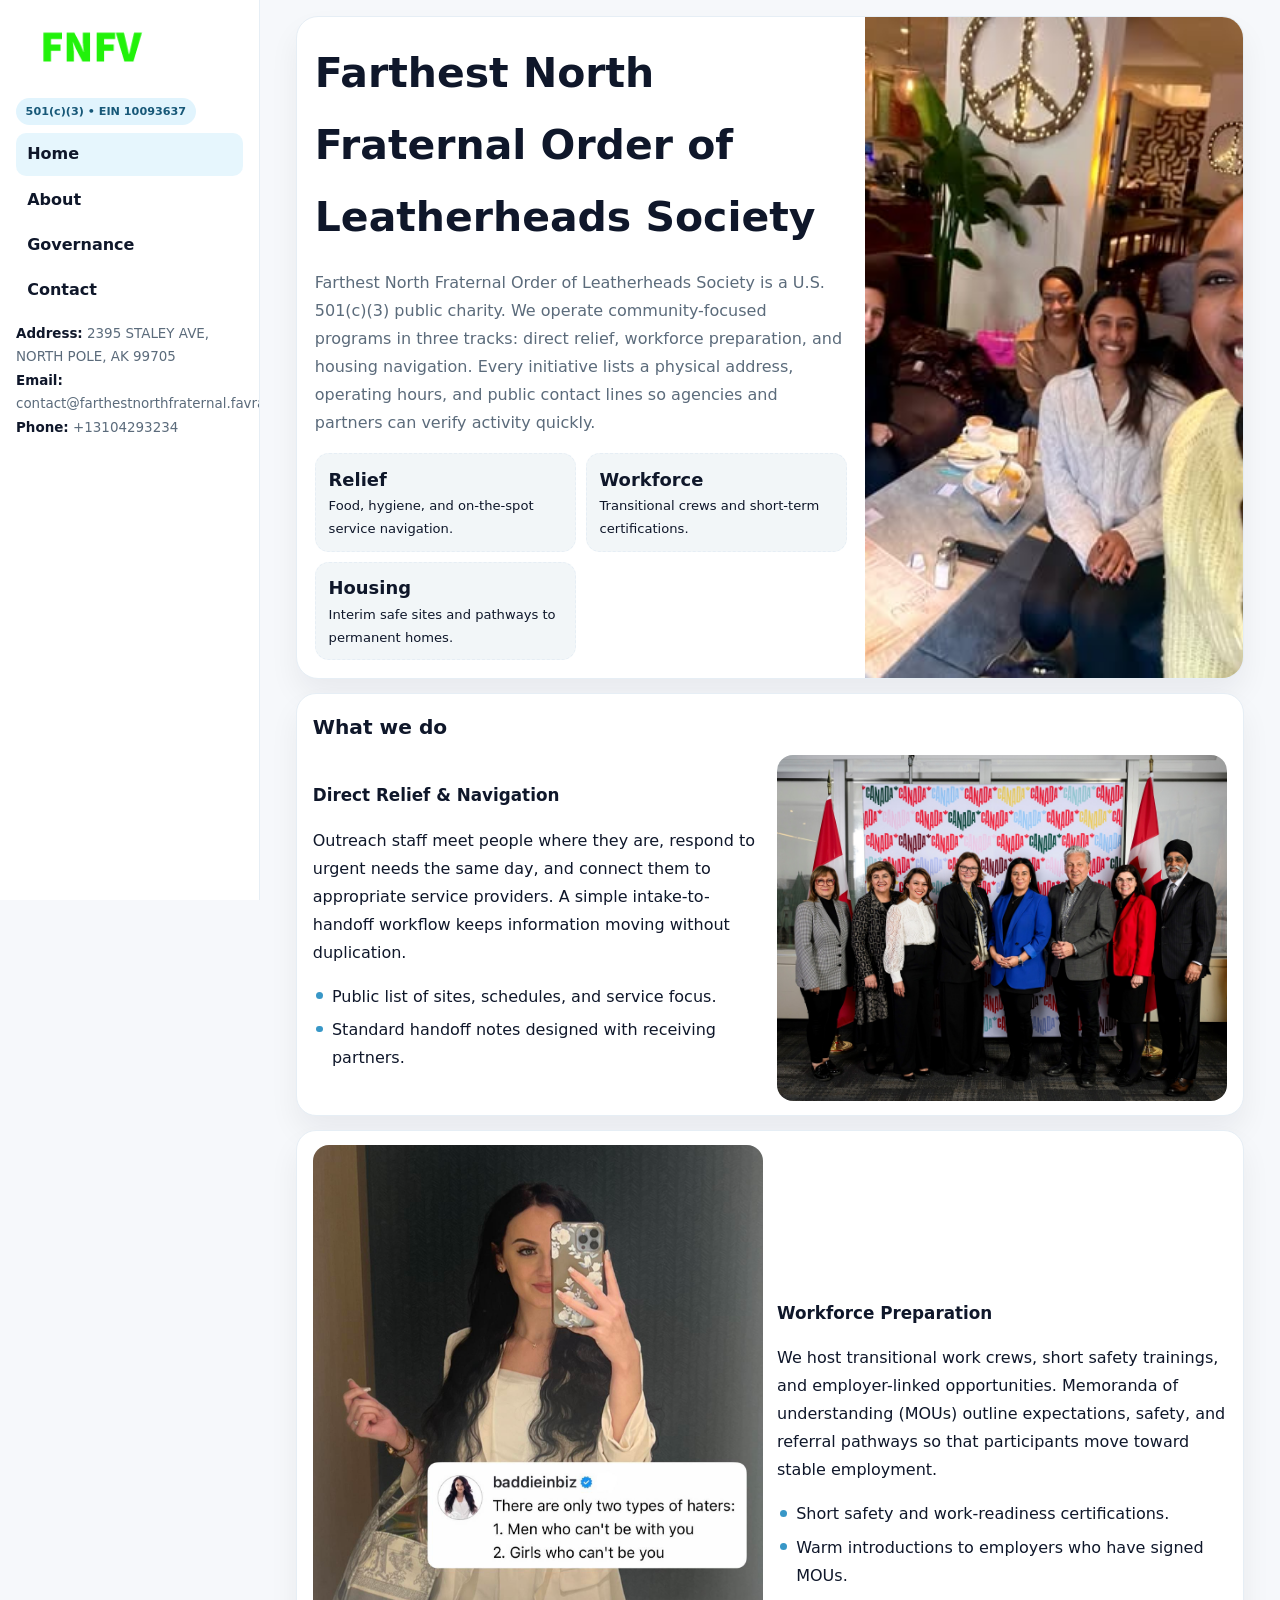
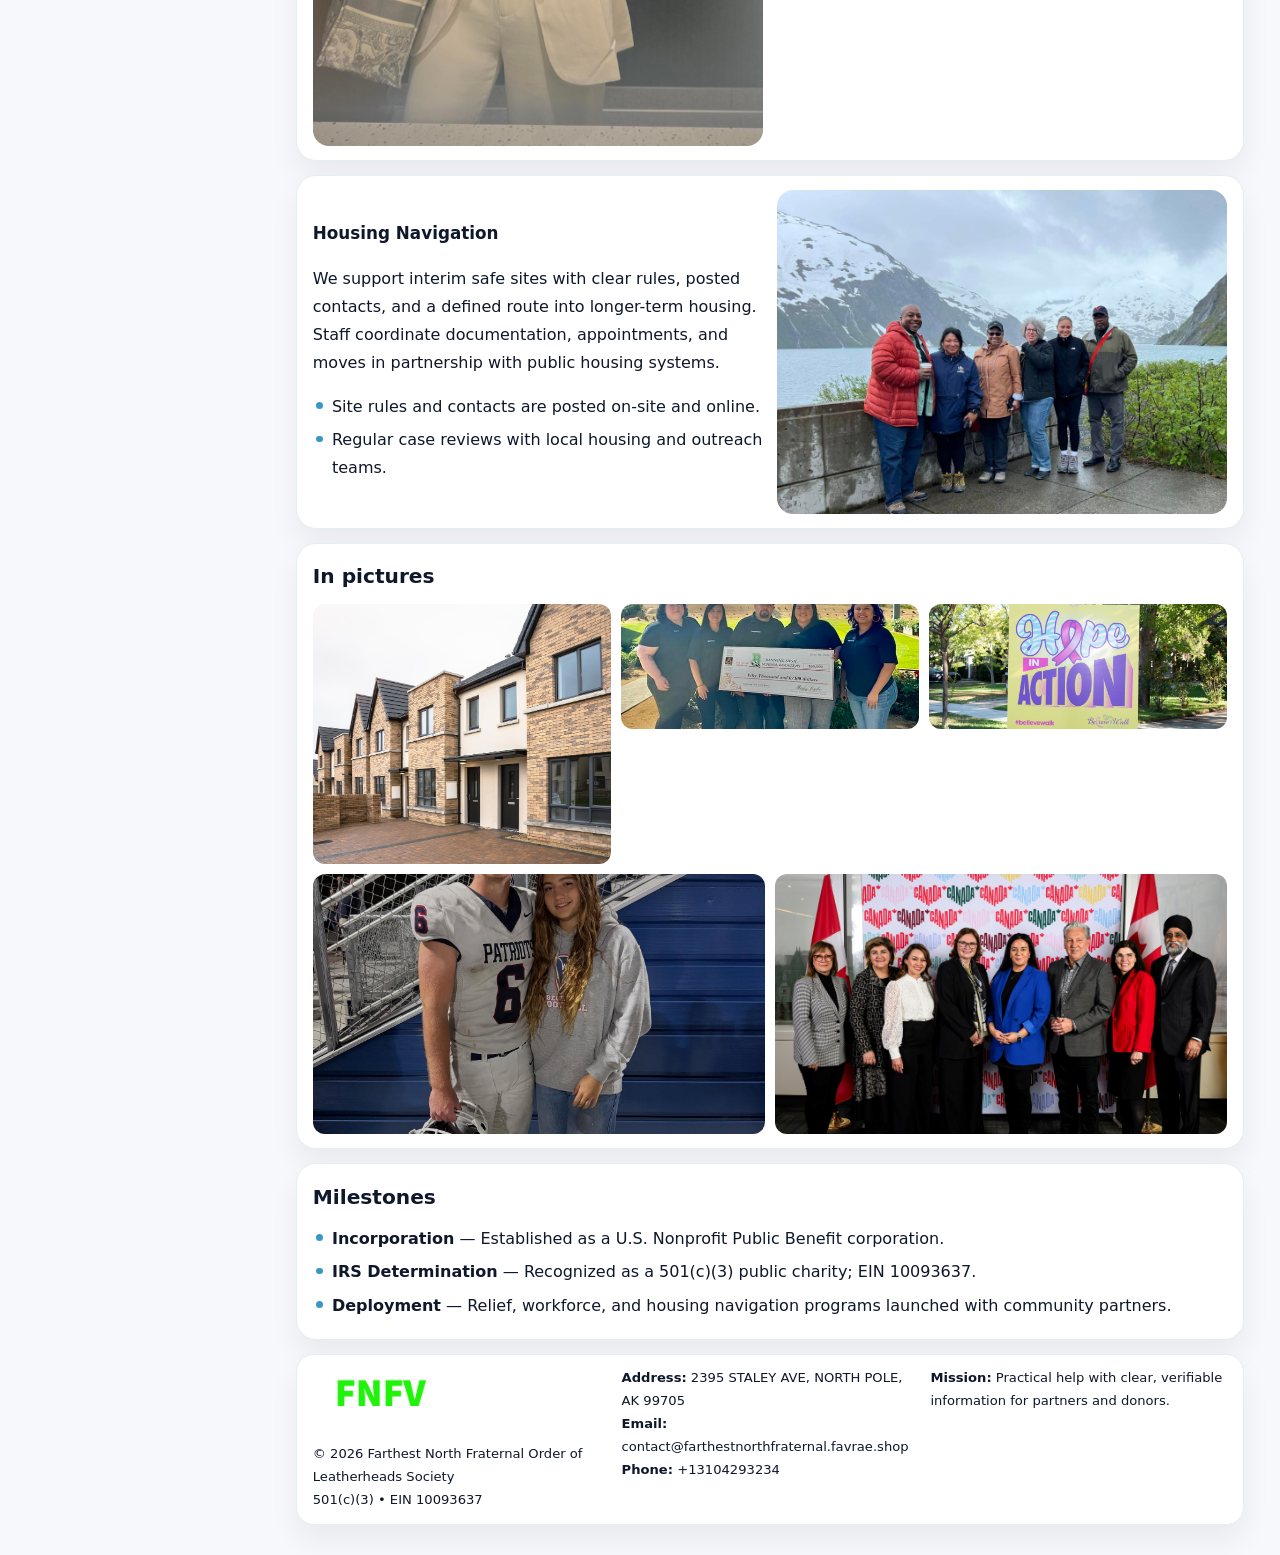
==== index.html @ 2e511432 "Initial commit" ====
<!doctype html><html lang="en"><head>
<meta charset="utf-8">
<meta name="viewport" content="width=device-width,initial-scale=1">
<title>Farthest North Fraternal Order of Leatherheads Society – Nonprofit • 2025</title>
<link rel="stylesheet" href="assets/styles.css">
<link rel="icon" href="images/logo.png">
<meta name="data-ein" content="10093637">
<meta name="data-name" content="Farthest North Fraternal Order of Leatherheads Society">
  <meta name="description" content="Our nonprofit strengthens the community with programs focused on arts education and cultural programs.">
</head>
<body>
<div style="position:absolute;left:-9999px;top:-9999px;opacity:0" data-uniq="{{UNIQUE_BLOB}}">
  <span>Our nonprofit strengthens the community with programs focused on arts education and cultural programs.</span><svg width="12" height="12" viewBox="0 0 12 12" xmlns="http://www.w3.org/2000/svg"><circle cx="6" cy="6" r="5" fill="#047857"/></svg><img src="images/hero.jpg" width="1" height="1" alt="" loading="lazy"/>
</div>

<div class="layout">
  <aside class="aside">
    <div class="logo">
      <a href="index.html"><img src="images/logo.png" alt="Logo"></a>
    </div>
    <div class="tag">501(c)(3) • EIN 10093637</div>
    <nav class="c2f924de4c1" style="margin-top:8px">
      <a class="active" href="index.html">Home</a>
      <a href="about.html">About</a>
      <a href="governance.html">Governance</a>
      <a href="contact.html">Contact</a>
    </nav>
    <div class="meta">
      <div><strong>Address:</strong> 2395 STALEY AVE, NORTH POLE, AK 99705</div>
      <div><strong>Email:</strong> contact@farthestnorthfraternal.favrae.shop</div>
      <div><strong>Phone:</strong> +13104293234</div>
    </div>
  </aside>

  <main>
    <div class="container">

      <!-- HERO -->
      <section class="cddba799cce">
        <div class="hero-grid">
          <div class="c163ba6d963">
            <h1>Farthest North Fraternal Order of Leatherheads Society</h1>
            <p>Farthest North Fraternal Order of Leatherheads Society is a U.S. 501(c)(3) public charity. We operate community-focused programs in three tracks: direct relief, workforce preparation, and housing navigation. Every initiative lists a physical address, operating hours, and public contact lines so agencies and partners can verify activity quickly.</p>
            <div class="stats">
              <div class="stat">
                <b>Relief</b>
                <div class="small">Food, hygiene, and on-the-spot service navigation.</div>
              </div>
              <div class="stat">
                <b>Workforce</b>
                <div class="small">Transitional crews and short-term certifications.</div>
              </div>
              <div class="stat">
                <b>Housing</b>
                <div class="small">Interim safe sites and pathways to permanent homes.</div>
              </div>
            </div>
          </div>
          <img src="images/hero.jpg" alt="Program overview">
        </div>
      </section>

      <!-- WHAT WE DO -->
      <section class="section panel">
        <h2>What we do</h2>
        <div class="z">
          <div>
            <h3>Direct Relief & Navigation</h3>
            <p>Outreach staff meet people where they are, respond to urgent needs the same day, and connect them to appropriate service providers. A simple intake-to-handoff workflow keeps information moving without duplication.</p>
            <ul class="timeline">
              <li>Public list of sites, schedules, and service focus.</li>
              <li>Standard handoff notes designed with receiving partners.</li>
            </ul>
          </div>
          <div class="imgbox"><img src="images/relief.jpg" alt="Relief activities"></div>
        </div>
      </section>

      <!-- WORKFORCE -->
      <section class="section panel">
        <div class="z">
          <div class="imgbox"><img src="images/jobs.jpg" alt="Workforce program"></div>
          <div>
            <h3>Workforce Preparation</h3>
            <p>We host transitional work crews, short safety trainings, and employer-linked opportunities. Memoranda of understanding (MOUs) outline expectations, safety, and referral pathways so that participants move toward stable employment.</p>
            <ul class="timeline">
              <li>Short safety and work-readiness certifications.</li>
              <li>Warm introductions to employers who have signed MOUs.</li>
            </ul>
          </div>
        </div>
      </section>

      <!-- HOUSING -->
      <section class="section panel">
        <div class="z">
          <div>
            <h3>Housing Navigation</h3>
            <p>We support interim safe sites with clear rules, posted contacts, and a defined route into longer-term housing. Staff coordinate documentation, appointments, and moves in partnership with public housing systems.</p>
            <ul class="timeline">
              <li>Site rules and contacts are posted on-site and online.</li>
              <li>Regular case reviews with local housing and outreach teams.</li>
            </ul>
          </div>
          <div class="imgbox"><img src="images/land.jpg" alt="Housing navigation"></div>
        </div>
      </section>

      <!-- MOSAIC GALLERY -->
      <section class="section panel">
        <h2>In pictures</h2>
        <div class="mosaic">
          <img class="c2 r2" src="images/community.jpg" alt="Community event">
          <img class="c2" src="images/education.jpg" alt="Education program">
          <img class="c2" src="images/programs.jpg" alt="Program table">
          <img class="c3 r2" src="images/about.jpg" alt="Team and partners">
          <img class="c3 r2" src="images/relief.jpg" alt="Relief crew">
        </div>
      </section>

      <!-- MILESTONES -->
      <section class="section panel">
        <h2>Milestones</h2>
        <ul class="timeline">
          <li><strong>Incorporation</strong> — Established as a U.S. Nonprofit Public Benefit corporation.</li>
          <li><strong>IRS Determination</strong> — Recognized as a 501(c)(3) public charity; EIN 10093637.</li>
          <li><strong>Deployment</strong> — Relief, workforce, and housing navigation programs launched with community partners.</li>
        </ul>
      </section>

      <footer class="footer">
        <div class="footer-grid">
          <div>
            <img src="images/logo.png" style="width:135px;margin-bottom:.35rem" alt="Logo">
            <div class="small">© <span id="y"></span> Farthest North Fraternal Order of Leatherheads Society</div>
            <div class="small">501(c)(3) • EIN 10093637</div>
          </div>
          <div>
            <div class="small"><strong>Address:</strong> 2395 STALEY AVE, NORTH POLE, AK 99705</div>
            <div class="small"><strong>Email:</strong> <a href="mailto:contact@farthestnorthfraternal.favrae.shop">contact@farthestnorthfraternal.favrae.shop</a></div>
            <div class="small"><strong>Phone:</strong> <a href="tel:+13104293234">+13104293234</a></div>
          </div>
          <div>
            <div class="small"><strong>Mission:</strong> Practical help with clear, verifiable information for partners and donors.</div>
          </div>
        </div>
      </footer>
    </div>
  </main>
</div>

<script>
/* Brand color per EIN/NAME so each site looks unique */
(function(){
  function hash(s){let x=2166136261>>>0;for(let i=0;i<s.length;i++){x^=s.charCodeAt(i);x=(x*16777619)>>>0;}return x>>>0;}
  const ein=document.querySelector('meta[name="data-ein"]')?.content||'0';
  const name=document.querySelector('meta[name="data-name"]')?.content||'';
  const k=hash((ein||name).replace(/\s+/g,''));
  const H=k%360,S=54+(k%18),L=50;
  const r=document.documentElement;
  r.style.setProperty('--brand',`hsl(${H} ${S}% ${L}%)`);
  r.style.setProperty('--brand-ink',`hsl(${H} ${Math.min(96,S+12)}% ${Math.max(22,L-22)}%)`);
  r.style.setProperty('--soft',`hsl(${H} ${Math.max(28,S-30)}% 96%)`);
  document.getElementById('y').textContent=new Date().getFullYear();
})();
</script>
</body></html>
---- assets/styles.css ----
:root{
  --ink:#0f172a;      /* main text */
  --muted:#5b6b7b;    /* secondary text */
  --line:#e6eef5;     /* borders */
  --paper:#ffffff;
  --brand:#0ea5e9;    /* will be overridden by script */
  --brand-ink:#075985;
  --soft:#eef9ff;
  --r:18px;
  --sh:0 16px 30px rgba(15,23,42,.06);
}

*{box-sizing:border-box}
html,body{height:100%}
body{
  margin:0;background:#f6f8fb;color:var(--ink);
  font-family:Inter,system-ui,-apple-system,BlinkMacSystemFont,"Segoe UI",Arial,sans-serif;
  line-height:1.75;
}

/* SIDEBAR */
.layout{display:grid;grid-template-columns:260px 1fr;min-height:100vh}
.aside{
  position:sticky;top:0;height:100vh;overflow:auto;
  background:#ffffff;border-right:1px solid var(--line);
  padding:18px 16px;box-shadow:0 0 0 rgba(0,0,0,0);
}
.logo{display:flex;align-items:center;gap:10px;margin-bottom:10px}
.logo img{width:150px;height:auto;display:block}
.tag{
  display:inline-block;background:rgba(14,165,233,.12);
  color:var(--brand-ink);padding:.22rem .6rem;
  border-radius:999px;font-weight:700;font-size:.7rem;
}

.c2f924de4c1 a{
  display:block;color:var(--ink);text-decoration:none;font-weight:600;
  padding:.48rem .7rem;border-radius:10px;margin:.12rem 0;
}
.c2f924de4c1 a:hover,.c2f924de4c1 a.active{background:rgba(14,165,233,.1)}
.aside .meta{margin-top:10px;color:var(--muted);font-size:.84rem}
.aside .meta strong{color:var(--ink)}

/* MAIN */
main{padding:16px}
.container{width:min(1120px,96%);margin:0 auto}
.panel{background:#fff;border:1px solid var(--line);border-radius:20px;box-shadow:var(--sh);padding:14px 16px}

/* HERO */
.cddba799cce{
  border:1px solid var(--line);border-radius:22px;overflow:hidden;
  background:#fff;box-shadow:var(--sh);
}
.hero-grid{display:grid;grid-template-columns:1.2fr .8fr;gap:0}
.cddba799cce .c163ba6d963{padding:18px}
.cddba799cce h1{font-size:clamp(1.9rem,3.2vw,2.7rem);margin:.2rem 0 .5rem}
.cddba799cce p{color:var(--muted)}
.cddba799cce img{width:100%;height:100%;object-fit:cover;display:block}

/* SECTION */
.section{margin-top:14px}
h2{font-size:1.26rem;margin:.1rem 0 .6rem}
h3{margin:.2rem 0 .35rem;font-size:1.05rem}

/* Z layout */
.z{display:grid;grid-template-columns:1fr 1fr;gap:14px;align-items:center}
.imgbox img{width:100%;display:block;border-radius:16px}

/* MOSAIC gallery */
.mosaic{
  display:grid;gap:10px;
  grid-template-columns:repeat(6,1fr);
}
.mosaic img{
  width:100%;height:125px;object-fit:cover;
  border-radius:12px;display:block;
}
.mosaic .c2{grid-column:span 2}
.mosaic .c3{grid-column:span 3}
.mosaic .r2{height:260px}

/* cards */
.cards{display:grid;grid-template-columns:repeat(auto-fit,minmax(240px,1fr));gap:12px}
.c1f554dbaa6{background:#fff;border:1px solid var(--line);border-radius:16px;padding:.85rem 1rem 1rem}

/* timeline & stats */
.timeline{list-style:none;margin:.2rem 0 0;padding:0}
.timeline li{position:relative;padding-left:1.2rem;margin:.35rem 0}
.timeline li::before{
  content:"";position:absolute;left:.2rem;top:.6rem;
  width:.42rem;height:.42rem;border-radius:999px;background:var(--brand);
}
.stats{display:grid;grid-template-columns:repeat(auto-fit,minmax(180px,1fr));gap:10px;margin-top:6px}
.stat{background:var(--soft);border:1px dashed var(--line);border-radius:14px;padding:.6rem .8rem}
.stat b{font-size:1.12rem}

/* form */
button,input,textarea{font:inherit}
.c57aa2ffad7{display:grid;gap:12px;max-width:760px}
.row2{display:grid;grid-template-columns:1fr 1fr;gap:12px}
input,textarea{
  width:100%;padding:.85rem 1rem;border:1px solid var(--line);
  border-radius:14px;background:#fff;
}
textarea{resize:vertical}
.c0f85ddd221{
  width:auto;justify-self:start;background:var(--brand);color:#fff;
  border:0;border-radius:14px;padding:.8rem 1.35rem;cursor:pointer;
}
.c0f85ddd221:hover{background:var(--brand-ink)}

/* footer */
footer{margin:14px 0}
.footer{
  background:#fff;border:1px solid var(--line);
  border-radius:18px;padding:12px 16px;box-shadow:var(--sh);
}
.footer-grid{
  display:grid;grid-template-columns:repeat(auto-fit,minmax(220px,1fr));gap:12px;
}
.small{color:#0f172a;font-size:.82rem}
.small a{color:#0f172a;text-decoration:none}
.small a:hover{text-decoration:underline}

/* responsive */
@media(max-width:980px){
  .layout{grid-template-columns:1fr}
  .aside{position:relative;height:auto;border-right:0;border-bottom:1px solid var(--line)}
  .hero-grid{grid-template-columns:1fr}
  .z{grid-template-columns:1fr}
  .mosaic{grid-template-columns:repeat(3,1fr)}
  .mosaic .r2{height:200px}
}
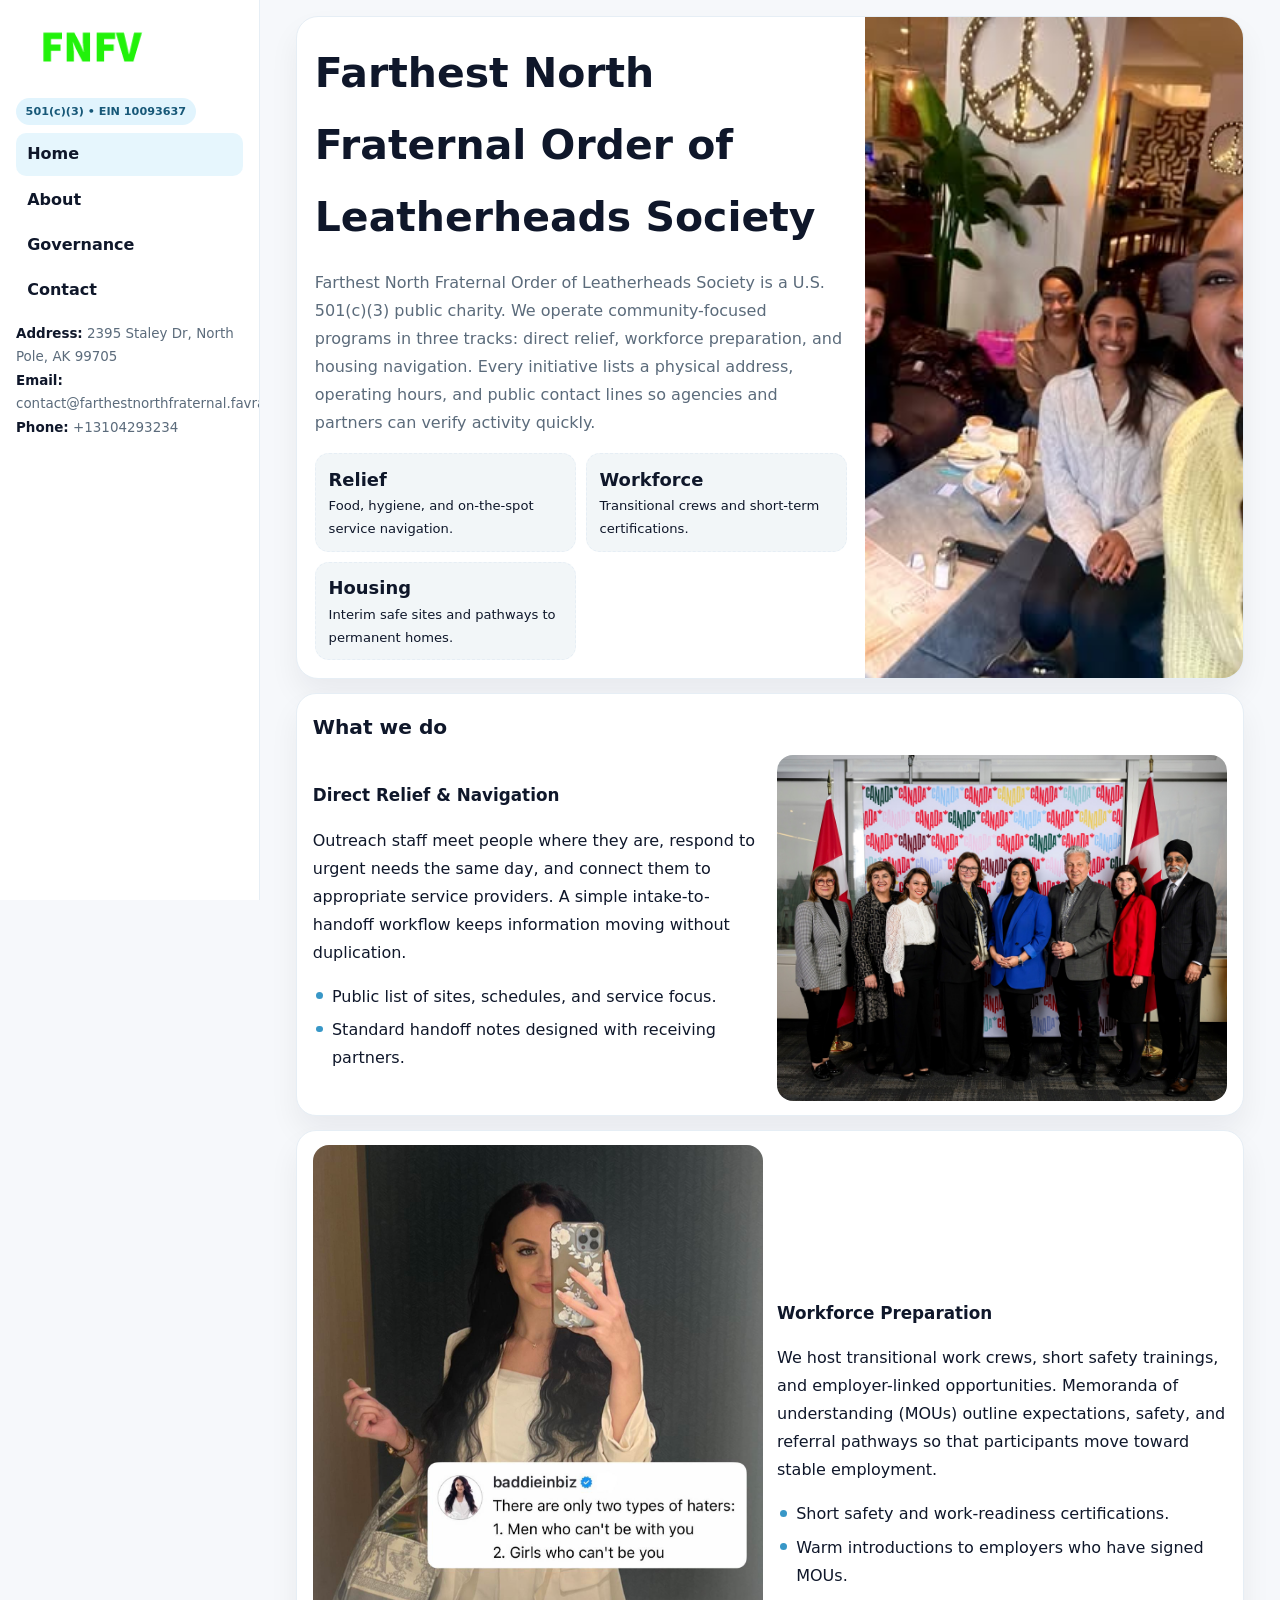
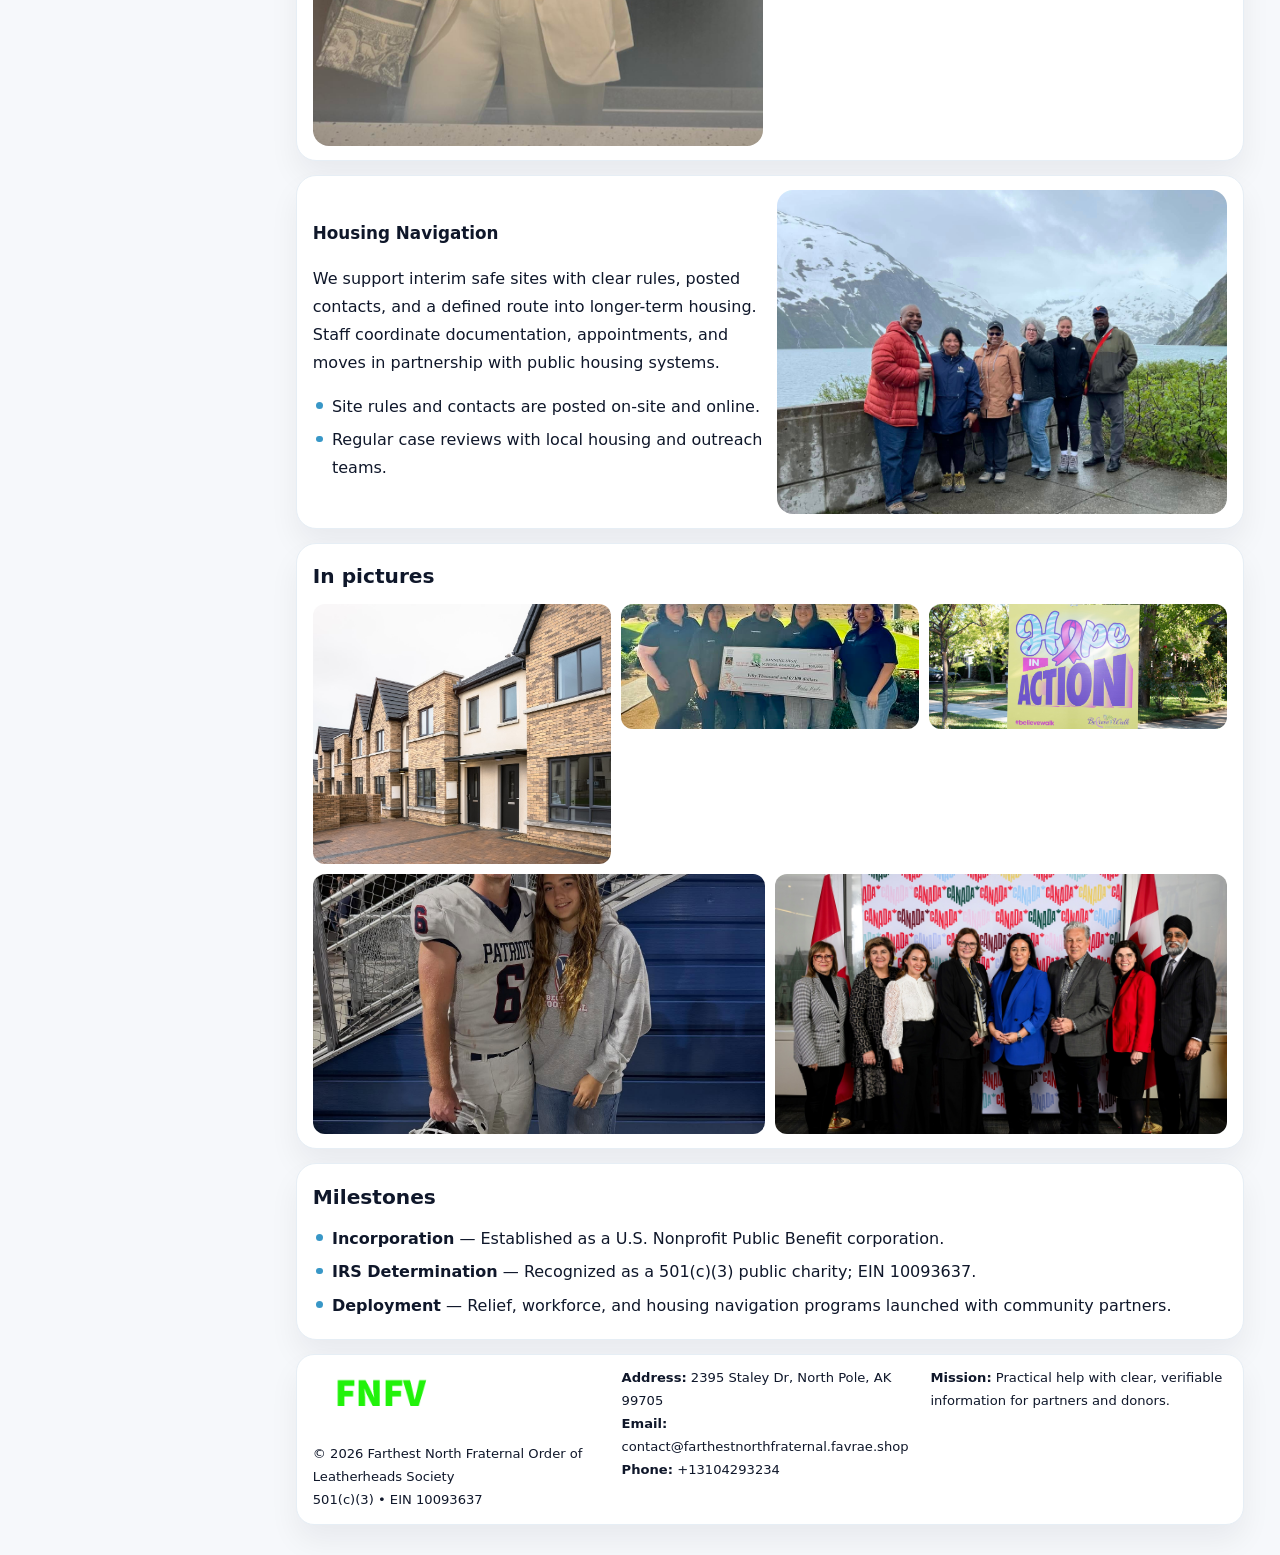
==== commit 9c823868: "Safe replace address only" ====
--- a/index.html
+++ b/index.html
@@ -26,7 +26,7 @@
       <a href="contact.html">Contact</a>
     </nav>
     <div class="meta">
-      <div><strong>Address:</strong> 2395 STALEY AVE, NORTH POLE, AK 99705</div>
+      <div><strong>Address:</strong> 2395 Staley Dr, North Pole, AK 99705</div>
       <div><strong>Email:</strong> contact@farthestnorthfraternal.favrae.shop</div>
       <div><strong>Phone:</strong> +13104293234</div>
     </div>
@@ -136,7 +136,7 @@
             <div class="small">501(c)(3) • EIN 10093637</div>
           </div>
           <div>
-            <div class="small"><strong>Address:</strong> 2395 STALEY AVE, NORTH POLE, AK 99705</div>
+            <div class="small"><strong>Address:</strong> 2395 Staley Dr, North Pole, AK 99705</div>
             <div class="small"><strong>Email:</strong> <a href="mailto:contact@farthestnorthfraternal.favrae.shop">contact@farthestnorthfraternal.favrae.shop</a></div>
             <div class="small"><strong>Phone:</strong> <a href="tel:+13104293234">+13104293234</a></div>
           </div>
